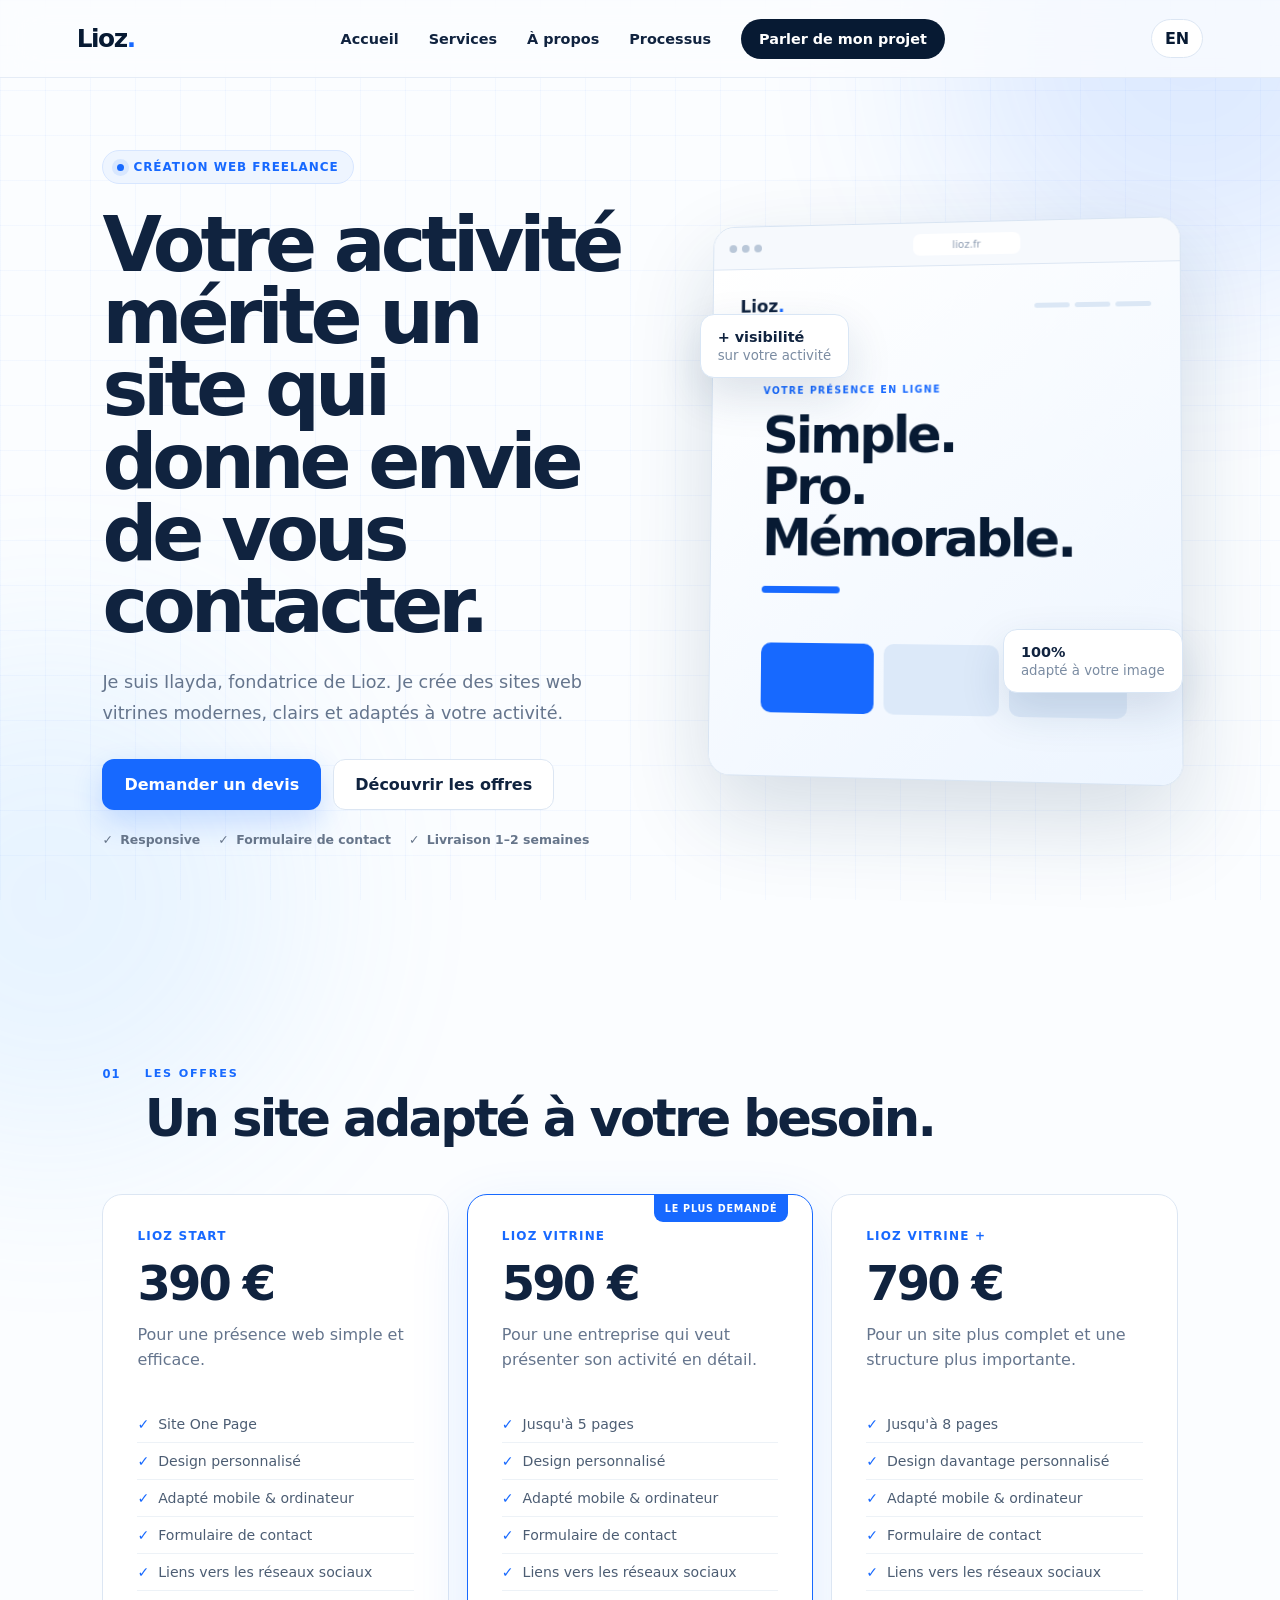
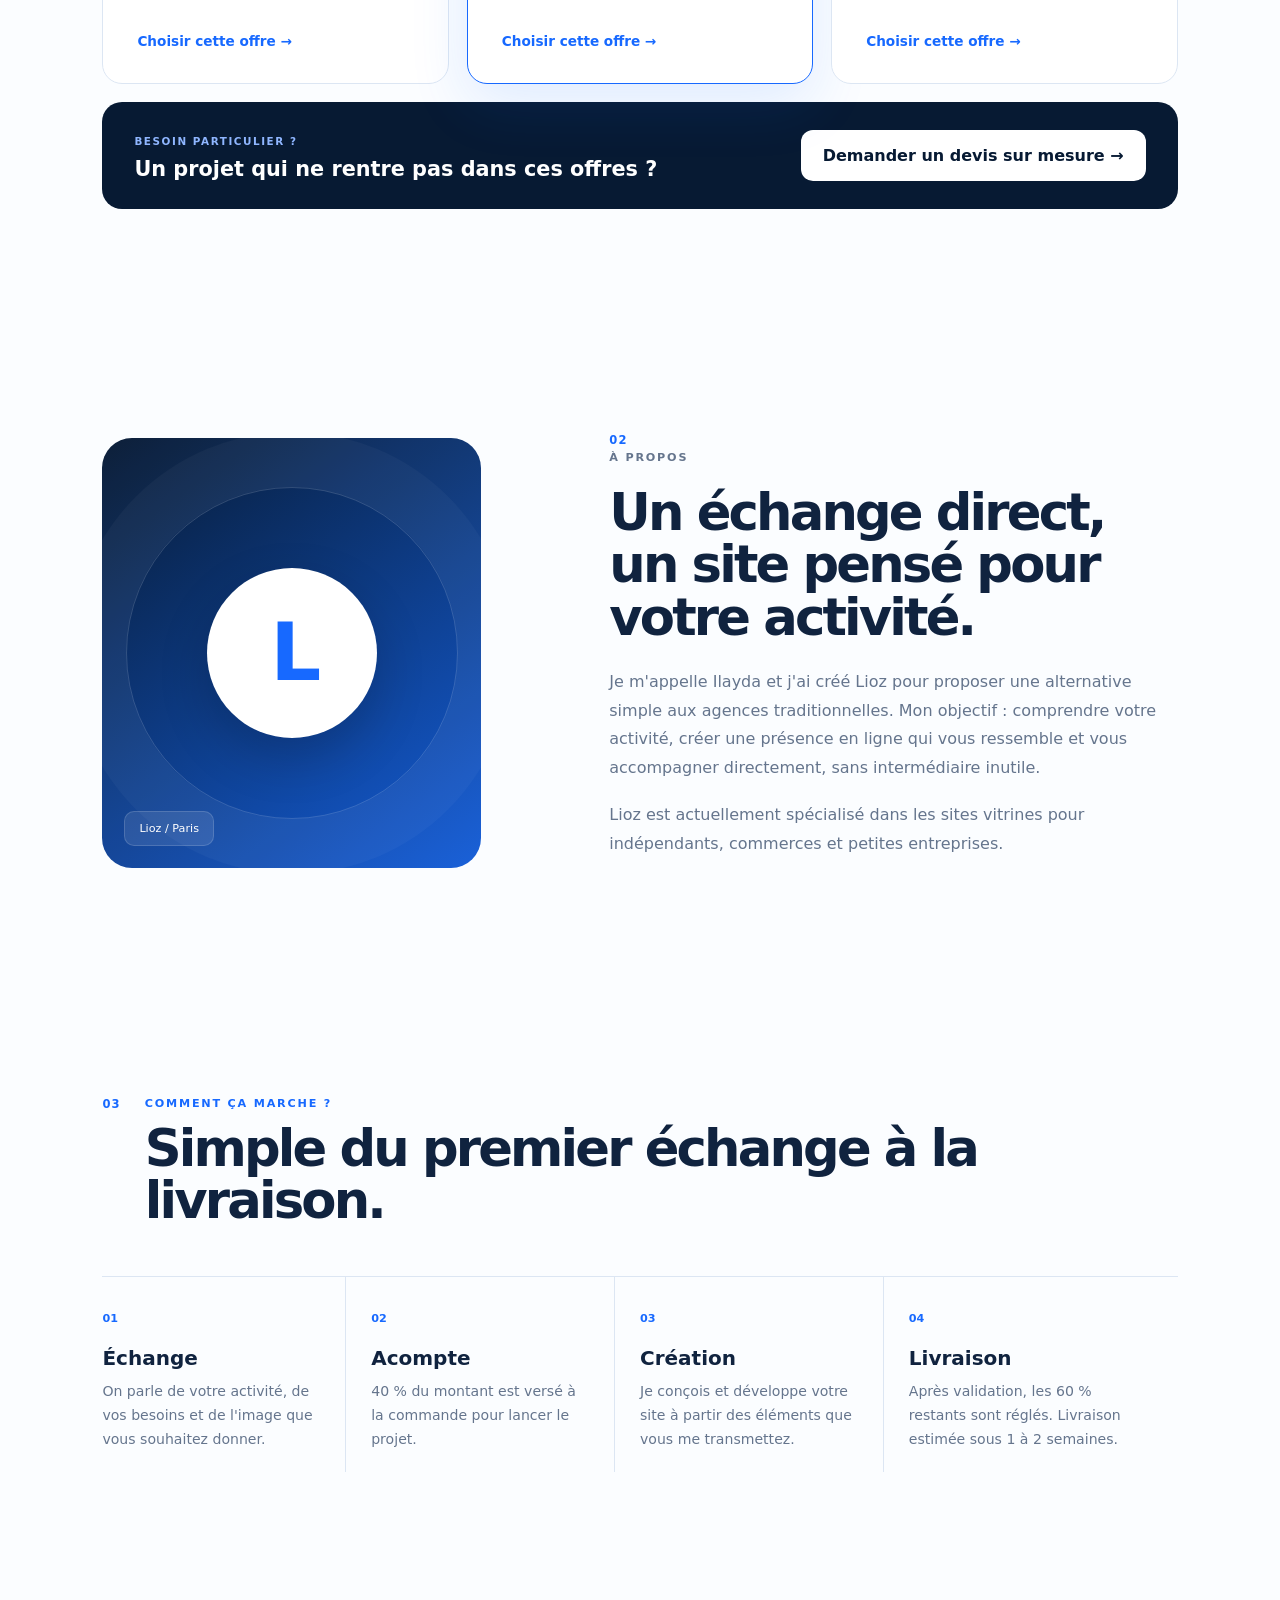
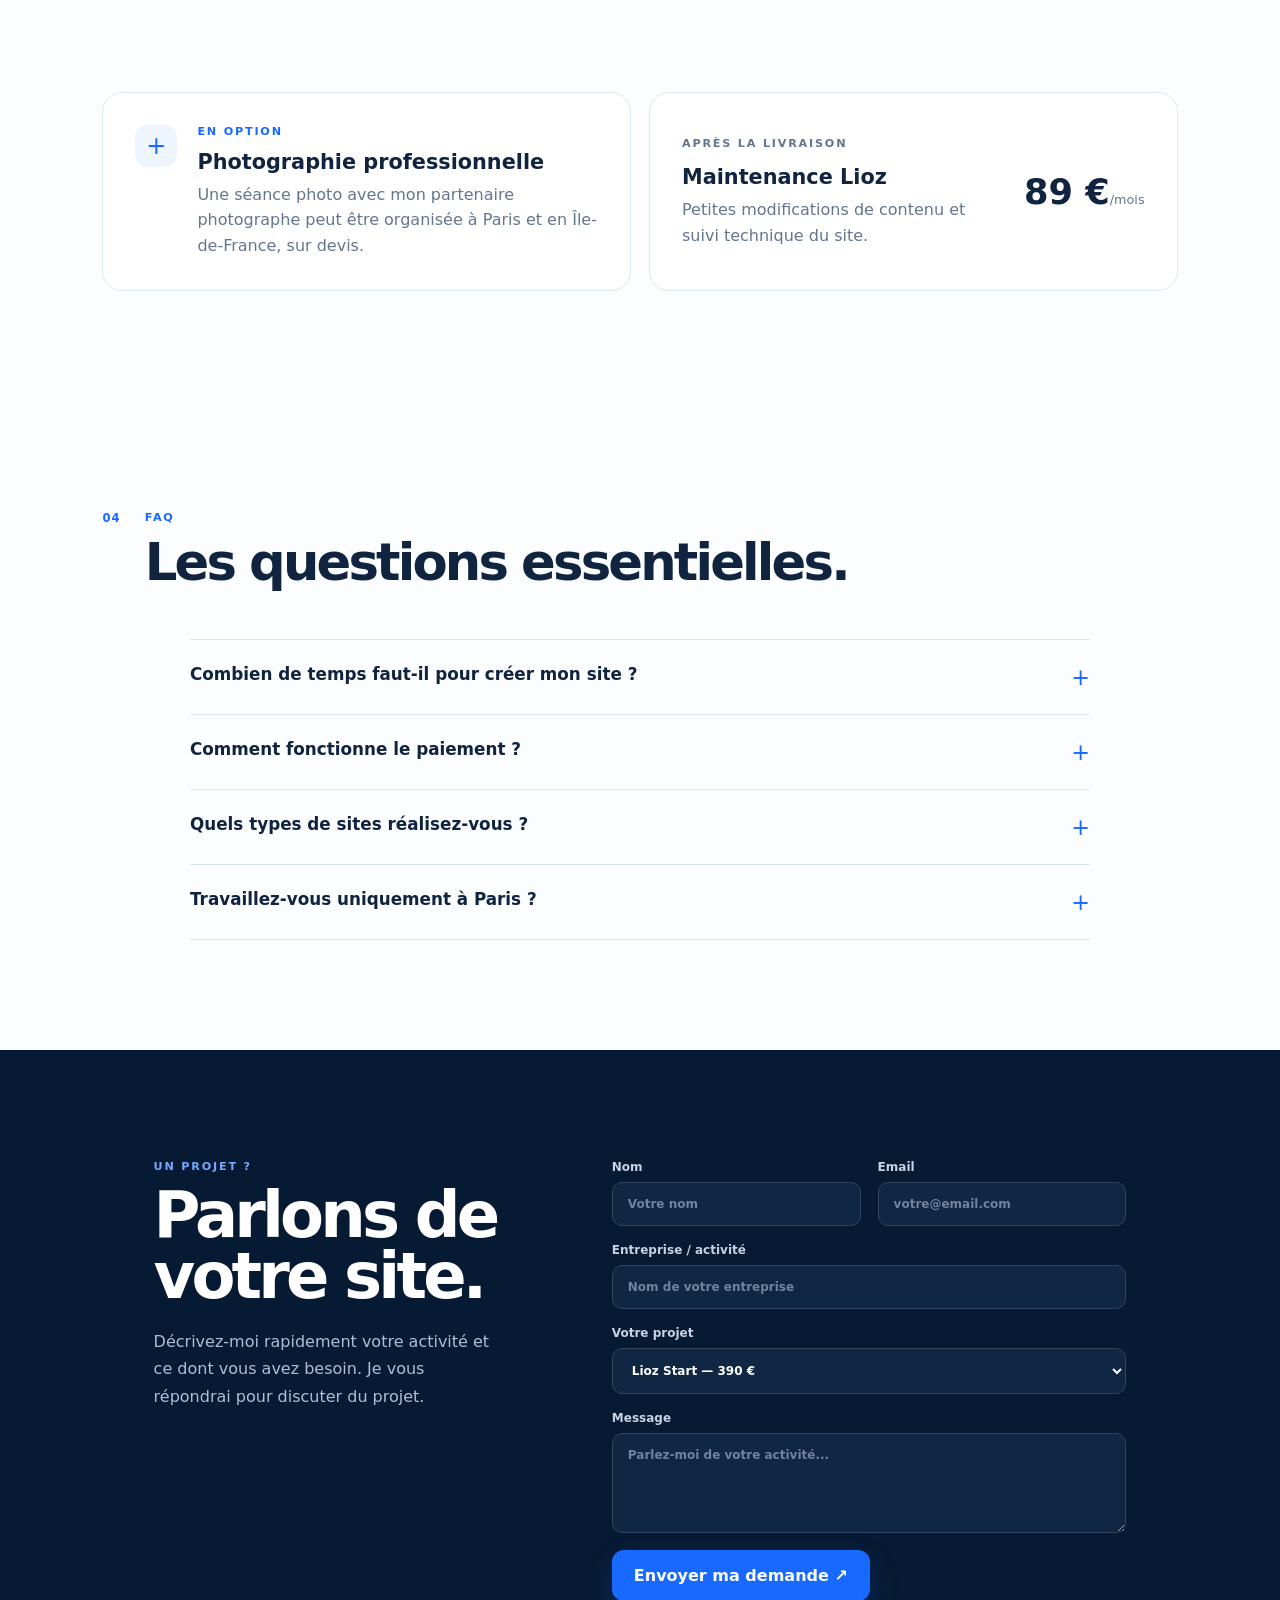
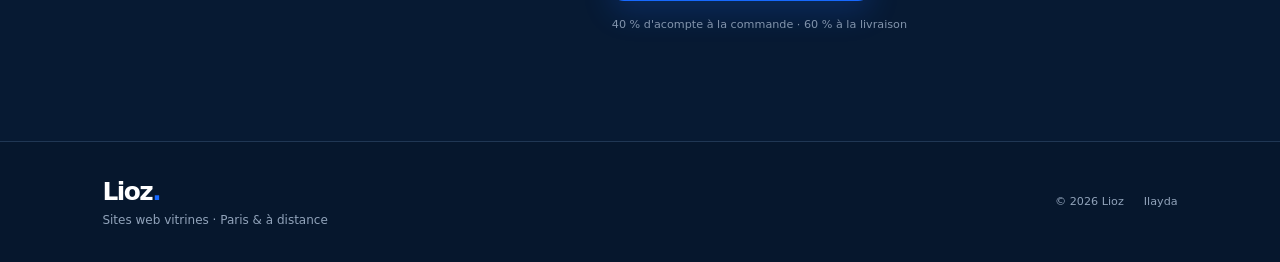
==== index.html @ d2e912e2 "Add files via upload" ====
<!DOCTYPE html>
<html lang="fr">
<head>
  <meta charset="UTF-8">
  <meta name="viewport" content="width=device-width, initial-scale=1.0">
  <meta name="description" content="Lioz — Création de sites web vitrines modernes pour indépendants et petites entreprises.">
  <title>Lioz — Sites web vitrines</title>
  <link rel="stylesheet" href="style.css">
</head>
<body>
  <div class="bg-grid"></div>
  <div class="glow glow-one"></div>
  <div class="glow glow-two"></div>

  <header class="header">
    <a href="#accueil" class="logo">Lioz<span>.</span></a>

    <nav class="nav" id="nav">
      <a href="#accueil" data-fr="Accueil" data-en="Home">Accueil</a>
      <a href="#services" data-fr="Services" data-en="Services">Services</a>
      <a href="#apropos" data-fr="À propos" data-en="About">À propos</a>
      <a href="#processus" data-fr="Processus" data-en="Process" >Processus</a>
      <a href="#contact" class="nav-cta" data-fr="Parler de mon projet" data-en="Let's talk">Parler de mon projet</a>
    </nav>

    <div class="header-actions">
      <button class="lang-btn" id="langBtn" aria-label="Changer de langue">EN</button>
      <button class="menu-btn" id="menuBtn" aria-label="Ouvrir le menu">☰</button>
    </div>
  </header>

  <main>
    <section class="hero section" id="accueil">
      <div class="hero-content reveal">
        <div class="eyebrow">
          <span class="dot"></span>
          <span data-fr="Création web freelance" data-en="Freelance web design">Création web freelance</span>
        </div>

        <h1 data-fr="Votre activité mérite un site qui donne envie de vous contacter."
            data-en="Your business deserves a website people want to contact you.">
          Votre activité mérite un site qui donne envie de vous contacter.
        </h1>

        <p class="hero-text"
           data-fr="Je suis Ilayda, fondatrice de Lioz. Je crée des sites web vitrines modernes, clairs et adaptés à votre activité."
           data-en="I'm Ilayda, founder of Lioz. I create modern, clear showcase websites tailored to your business.">
          Je suis Ilayda, fondatrice de Lioz. Je crée des sites web vitrines modernes, clairs et adaptés à votre activité.
        </p>

        <div class="hero-buttons">
          <a href="#contact" class="btn btn-primary" data-fr="Demander un devis" data-en="Request a quote">Demander un devis <span>↗</span></a>
          <a href="#services" class="btn btn-secondary" data-fr="Découvrir les offres" data-en="See the offers">Découvrir les offres</a>
        </div>

        <div class="trust-row">
          <span>✓ <span data-fr="Responsive" data-en="Responsive">Responsive</span></span>
          <span>✓ <span data-fr="Formulaire de contact" data-en="Contact form">Formulaire de contact</span></span>
          <span>✓ <span data-fr="Livraison 1–2 semaines" data-en="1–2 week delivery">Livraison 1–2 semaines</span></span>
        </div>
      </div>

      <div class="hero-visual reveal delay">
        <div class="browser">
          <div class="browser-top">
            <div class="browser-dots"><i></i><i></i><i></i></div>
            <div class="browser-url">lioz.fr</div>
          </div>
          <div class="browser-body">
            <div class="mock-nav">
              <strong>Lioz<span>.</span></strong>
              <div><b></b><b></b><b></b></div>
            </div>
            <div class="mock-content">
              <small data-fr="VOTRE PRÉSENCE EN LIGNE" data-en="YOUR ONLINE PRESENCE">VOTRE PRÉSENCE EN LIGNE</small>
              <h2 data-fr="Simple.<br>Pro.<br>Mémorable." data-en="Simple.<br>Professional.<br>Memorable.">Simple.<br>Pro.<br>Mémorable.</h2>
              <div class="mock-line"></div>
              <div class="mock-cards"><span></span><span></span><span></span></div>
            </div>
          </div>
        </div>
        <div class="floating-card card-one"><strong>+ visibilité</strong><small>sur votre activité</small></div>
        <div class="floating-card card-two"><strong>100%</strong><small>adapté à votre image</small></div>
      </div>
    </section>

    <section class="section services" id="services">
      <div class="section-heading reveal">
        <span class="section-number">01</span>
        <div>
          <p class="mini-title" data-fr="LES OFFRES" data-en="OFFERS">LES OFFRES</p>
          <h2 data-fr="Un site adapté à votre besoin." data-en="A website adapted to your needs.">Un site adapté à votre besoin.</h2>
        </div>
      </div>

      <div class="pricing-grid">
        <article class="price-card reveal">
          <span class="price-label">Lioz Start</span>
          <h3>390 €</h3>
          <p data-fr="Pour une présence web simple et efficace." data-en="For a simple and effective online presence.">Pour une présence web simple et efficace.</p>
          <ul>
            <li data-fr="Site One Page" data-en="One-page website">Site One Page</li>
            <li data-fr="Design personnalisé" data-en="Custom design">Design personnalisé</li>
            <li data-fr="Adapté mobile & ordinateur" data-en="Mobile & desktop responsive">Adapté mobile & ordinateur</li>
            <li data-fr="Formulaire de contact" data-en="Contact form">Formulaire de contact</li>
            <li data-fr="Liens vers les réseaux sociaux" data-en="Social media links">Liens vers les réseaux sociaux</li>
          </ul>
          <a href="#contact" class="card-link" data-fr="Choisir cette offre →" data-en="Choose this offer →">Choisir cette offre →</a>
        </article>

        <article class="price-card featured reveal">
          <div class="popular" data-fr="LE PLUS DEMANDÉ" data-en="MOST POPULAR">LE PLUS DEMANDÉ</div>
          <span class="price-label">Lioz Vitrine</span>
          <h3>590 €</h3>
          <p data-fr="Pour une entreprise qui veut présenter son activité en détail." data-en="For a business that wants to present its activity in detail.">Pour une entreprise qui veut présenter son activité en détail.</p>
          <ul>
            <li data-fr="Jusqu'à 5 pages" data-en="Up to 5 pages">Jusqu'à 5 pages</li>
            <li data-fr="Design personnalisé" data-en="Custom design">Design personnalisé</li>
            <li data-fr="Adapté mobile & ordinateur" data-en="Mobile & desktop responsive">Adapté mobile & ordinateur</li>
            <li data-fr="Formulaire de contact" data-en="Contact form">Formulaire de contact</li>
            <li data-fr="Liens vers les réseaux sociaux" data-en="Social media links">Liens vers les réseaux sociaux</li>
          </ul>
          <a href="#contact" class="card-link" data-fr="Choisir cette offre →" data-en="Choose this offer →">Choisir cette offre →</a>
        </article>

        <article class="price-card reveal">
          <span class="price-label">Lioz Vitrine +</span>
          <h3>790 €</h3>
          <p data-fr="Pour un site plus complet et une structure plus importante." data-en="For a larger and more complete website.">Pour un site plus complet et une structure plus importante.</p>
          <ul>
            <li data-fr="Jusqu'à 8 pages" data-en="Up to 8 pages">Jusqu'à 8 pages</li>
            <li data-fr="Design davantage personnalisé" data-en="More customized design">Design davantage personnalisé</li>
            <li data-fr="Adapté mobile & ordinateur" data-en="Mobile & desktop responsive">Adapté mobile & ordinateur</li>
            <li data-fr="Formulaire de contact" data-en="Contact form">Formulaire de contact</li>
            <li data-fr="Liens vers les réseaux sociaux" data-en="Social media links">Liens vers les réseaux sociaux</li>
          </ul>
          <a href="#contact" class="card-link" data-fr="Choisir cette offre →" data-en="Choose this offer →">Choisir cette offre →</a>
        </article>
      </div>

      <div class="custom-offer reveal">
        <div>
          <span data-fr="BESOIN PARTICULIER ?" data-en="SPECIAL REQUEST?">BESOIN PARTICULIER ?</span>
          <h3 data-fr="Un projet qui ne rentre pas dans ces offres ?" data-en="A project that doesn't fit these offers?">Un projet qui ne rentre pas dans ces offres ?</h3>
        </div>
        <a href="#contact" class="btn btn-light" data-fr="Demander un devis sur mesure →" data-en="Request a custom quote →">Demander un devis sur mesure →</a>
      </div>
    </section>

    <section class="section about" id="apropos">
      <div class="about-visual reveal">
        <div class="about-circle"><span>L</span></div>
        <div class="about-tag">Lioz / Paris</div>
      </div>
      <div class="about-content reveal">
        <span class="section-number">02</span>
        <p class="mini-title" data-fr="À PROPOS" data-en="ABOUT">À PROPOS</p>
        <h2 data-fr="Un échange direct, un site pensé pour votre activité." data-en="A direct exchange, a website designed for your business.">Un échange direct, un site pensé pour votre activité.</h2>
        <p data-fr="Je m'appelle Ilayda et j'ai créé Lioz pour proposer une alternative simple aux agences traditionnelles. Mon objectif : comprendre votre activité, créer une présence en ligne qui vous ressemble et vous accompagner directement, sans intermédiaire inutile."
           data-en="My name is Ilayda and I created Lioz as a simple alternative to traditional agencies. My goal: understand your business, create an online presence that reflects you and work with you directly, without unnecessary intermediaries.">
          Je m'appelle Ilayda et j'ai créé Lioz pour proposer une alternative simple aux agences traditionnelles. Mon objectif : comprendre votre activité, créer une présence en ligne qui vous ressemble et vous accompagner directement, sans intermédiaire inutile.
        </p>
        <p data-fr="Lioz est actuellement spécialisé dans les sites vitrines pour indépendants, commerces et petites entreprises."
           data-en="Lioz currently specializes in showcase websites for freelancers, local businesses and small companies.">
          Lioz est actuellement spécialisé dans les sites vitrines pour indépendants, commerces et petites entreprises.
        </p>
      </div>
    </section>

    <section class="section process" id="processus">
      <div class="section-heading reveal">
        <span class="section-number">03</span>
        <div>
          <p class="mini-title" data-fr="COMMENT ÇA MARCHE ?" data-en="HOW IT WORKS">COMMENT ÇA MARCHE ?</p>
          <h2 data-fr="Simple du premier échange à la livraison." data-en="Simple from first contact to delivery.">Simple du premier échange à la livraison.</h2>
        </div>
      </div>

      <div class="steps">
        <div class="step reveal"><span>01</span><h3 data-fr="Échange" data-en="Discussion">Échange</h3><p data-fr="On parle de votre activité, de vos besoins et de l'image que vous souhaitez donner." data-en="We discuss your business, your needs and the image you want to project.">On parle de votre activité, de vos besoins et de l'image que vous souhaitez donner.</p></div>
        <div class="step reveal"><span>02</span><h3 data-fr="Acompte" data-en="Deposit">Acompte</h3><p data-fr="40 % du montant est versé à la commande pour lancer le projet." data-en="40% of the total is paid upfront to start the project.">40 % du montant est versé à la commande pour lancer le projet.</p></div>
        <div class="step reveal"><span>03</span><h3 data-fr="Création" data-en="Creation">Création</h3><p data-fr="Je conçois et développe votre site à partir des éléments que vous me transmettez." data-en="I design and develop your website using the content you provide.">Je conçois et développe votre site à partir des éléments que vous me transmettez.</p></div>
        <div class="step reveal"><span>04</span><h3 data-fr="Livraison" data-en="Delivery">Livraison</h3><p data-fr="Après validation, les 60 % restants sont réglés. Livraison estimée sous 1 à 2 semaines." data-en="After approval, the remaining 60% is paid. Estimated delivery within 1 to 2 weeks.">Après validation, les 60 % restants sont réglés. Livraison estimée sous 1 à 2 semaines.</p></div>
      </div>
    </section>

    <section class="section extras">
      <div class="info-box reveal">
        <div class="info-icon">+</div>
        <div>
          <p class="mini-title" data-fr="EN OPTION" data-en="OPTIONAL">EN OPTION</p>
          <h3 data-fr="Photographie professionnelle" data-en="Professional photography">Photographie professionnelle</h3>
          <p data-fr="Une séance photo avec mon partenaire photographe peut être organisée à Paris et en Île-de-France, sur devis."
             data-en="A photo session with my photographer partner can be arranged in Paris and Île-de-France, upon quote.">
            Une séance photo avec mon partenaire photographe peut être organisée à Paris et en Île-de-France, sur devis.
          </p>
        </div>
      </div>

      <div class="maintenance reveal">
        <div>
          <p class="mini-title" data-fr="APRÈS LA LIVRAISON" data-en="AFTER DELIVERY">APRÈS LA LIVRAISON</p>
          <h3 data-fr="Maintenance Lioz" data-en="Lioz maintenance">Maintenance Lioz</h3>
          <p data-fr="Petites modifications de contenu et suivi technique du site." data-en="Small content updates and technical website follow-up.">Petites modifications de contenu et suivi technique du site.</p>
        </div>
        <strong>89 €<small>/mois</small></strong>
      </div>
    </section>

    <section class="section faq">
      <div class="section-heading reveal">
        <span class="section-number">04</span>
        <div>
          <p class="mini-title">FAQ</p>
          <h2 data-fr="Les questions essentielles." data-en="The essential questions.">Les questions essentielles.</h2>
        </div>
      </div>

      <div class="faq-list">
        <details class="reveal">
          <summary data-fr="Combien de temps faut-il pour créer mon site ?" data-en="How long does it take to create my website?">Combien de temps faut-il pour créer mon site ?</summary>
          <p data-fr="La livraison est généralement prévue sous 1 à 2 semaines, à partir du moment où l'acompte est reçu et où tous les contenus nécessaires sont disponibles."
             data-en="Delivery is generally planned within 1 to 2 weeks once the deposit is received and all required content is available.">La livraison est généralement prévue sous 1 à 2 semaines, à partir du moment où l'acompte est reçu et où tous les contenus nécessaires sont disponibles.</p>
        </details>
        <details class="reveal">
          <summary data-fr="Comment fonctionne le paiement ?" data-en="How does payment work?">Comment fonctionne le paiement ?</summary>
          <p data-fr="40 % sont demandés à la commande pour commencer le projet. Les 60 % restants sont réglés à la livraison, après validation du site."
             data-en="40% is paid when the project starts. The remaining 60% is paid at delivery, after the website has been approved.">40 % sont demandés à la commande pour commencer le projet. Les 60 % restants sont réglés à la livraison, après validation du site.</p>
        </details>
        <details class="reveal">
          <summary data-fr="Quels types de sites réalisez-vous ?" data-en="What types of websites do you create?">Quels types de sites réalisez-vous ?</summary>
          <p data-fr="Lioz est spécialisé dans les sites vitrines : des sites qui présentent une activité, une entreprise, un commerce ou un indépendant et permettent aux visiteurs de prendre contact."
             data-en="Lioz specializes in showcase websites: websites that present a business, company, local shop or freelancer and allow visitors to get in touch.">Lioz est spécialisé dans les sites vitrines : des sites qui présentent une activité, une entreprise, un commerce ou un indépendant et permettent aux visiteurs de prendre contact.</p>
        </details>
        <details class="reveal">
          <summary data-fr="Travaillez-vous uniquement à Paris ?" data-en="Do you only work in Paris?">Travaillez-vous uniquement à Paris ?</summary>
          <p data-fr="Non. Les projets web peuvent être réalisés à distance partout. Les rendez-vous physiques et séances photo sont proposés à Paris et en Île-de-France."
             data-en="No. Web projects can be handled remotely anywhere. In-person meetings and photo sessions are available in Paris and Île-de-France.">Non. Les projets web peuvent être réalisés à distance partout. Les rendez-vous physiques et séances photo sont proposés à Paris et en Île-de-France.</p>
        </details>
      </div>
    </section>

    <section class="section contact" id="contact">
      <div class="contact-heading reveal">
        <p class="mini-title" data-fr="UN PROJET ?" data-en="A PROJECT?">UN PROJET ?</p>
        <h2 data-fr="Parlons de votre site." data-en="Let's talk about your website.">Parlons de votre site.</h2>
        <p data-fr="Décrivez-moi rapidement votre activité et ce dont vous avez besoin. Je vous répondrai pour discuter du projet."
           data-en="Tell me briefly about your business and what you need. I'll get back to you to discuss the project.">
          Décrivez-moi rapidement votre activité et ce dont vous avez besoin. Je vous répondrai pour discuter du projet.
        </p>
      </div>

      <form class="contact-form reveal" name="contact" method="POST" data-netlify="true" netlify-honeypot="bot-field">
        <input type="hidden" name="form-name" value="contact">
        <div hidden><label>Ne pas remplir : <input name="bot-field"></label></div>

        <div class="form-grid">
          <label>
            <span data-fr="Nom" data-en="Name">Nom</span>
            <input type="text" name="nom" required placeholder="Votre nom" data-placeholder-fr="Votre nom" data-placeholder-en="Your name">
          </label>
          <label>
            <span data-fr="Email" data-en="Email">Email</span>
            <input type="email" name="email" required placeholder="votre@email.com">
          </label>
        </div>

        <label>
          <span data-fr="Entreprise / activité" data-en="Business / activity">Entreprise / activité</span>
          <input type="text" name="entreprise" placeholder="Nom de votre entreprise" data-placeholder-fr="Nom de votre entreprise" data-placeholder-en="Your business name">
        </label>

        <label>
          <span data-fr="Votre projet" data-en="Your project">Votre projet</span>
          <select name="offre">
            <option value="start" data-fr="Lioz Start — 390 €" data-en="Lioz Start — €390">Lioz Start — 390 €</option>
            <option value="vitrine" data-fr="Lioz Vitrine — 590 €" data-en="Lioz Vitrine — €590">Lioz Vitrine — 590 €</option>
            <option value="vitrine-plus" data-fr="Lioz Vitrine + — 790 €" data-en="Lioz Vitrine + — €790">Lioz Vitrine + — 790 €</option>
            <option value="devis" data-fr="Je ne sais pas encore / devis sur mesure" data-en="I'm not sure yet / custom quote">Je ne sais pas encore / devis sur mesure</option>
          </select>
        </label>

        <label>
          <span data-fr="Message" data-en="Message">Message</span>
          <textarea name="message" rows="5" required placeholder="Parlez-moi de votre activité..." data-placeholder-fr="Parlez-moi de votre activité..." data-placeholder-en="Tell me about your business..."></textarea>
        </label>

        <button class="btn btn-primary submit" type="submit" data-fr="Envoyer ma demande ↗" data-en="Send my request ↗">Envoyer ma demande ↗</button>
        <p class="form-note" data-fr="40 % d'acompte à la commande · 60 % à la livraison" data-en="40% deposit when ordering · 60% at delivery">40 % d'acompte à la commande · 60 % à la livraison</p>
      </form>
    </section>
  </main>

  <footer class="footer">
    <div>
      <a href="#accueil" class="logo">Lioz<span>.</span></a>
      <p data-fr="Sites web vitrines · Paris & à distance" data-en="Showcase websites · Paris & remote">Sites web vitrines · Paris & à distance</p>
    </div>
    <div class="footer-right">
      <span>© <span id="year"></span> Lioz</span>
      <span>Ilayda</span>
    </div>
  </footer>

  <script src="script.js"></script>
</body>
</html>
---- style.css ----
*{box-sizing:border-box;margin:0;padding:0}
:root{--navy:#071a33;--blue:#1769ff;--blue2:#4b8cff;--ice:#eef5ff;--text:#10233f;--muted:#65758d;--white:#fff;--line:#dce6f3}
html{scroll-behavior:smooth}
body{font-family:Inter,ui-sans-serif,system-ui,-apple-system,BlinkMacSystemFont,"Segoe UI",sans-serif;color:var(--text);background:#fbfdff;overflow-x:hidden}
a{text-decoration:none;color:inherit}
button,input,textarea,select{font:inherit}
.bg-grid{position:fixed;inset:0;z-index:-3;background-image:linear-gradient(rgba(23,105,255,.035) 1px,transparent 1px),linear-gradient(90deg,rgba(23,105,255,.035) 1px,transparent 1px);background-size:45px 45px}
.glow{position:fixed;width:500px;height:500px;border-radius:50%;filter:blur(100px);opacity:.12;z-index:-2;pointer-events:none}
.glow-one{background:#1769ff;top:-200px;right:-160px}.glow-two{background:#63b3ff;bottom:-250px;left:-200px}
.header{position:fixed;top:0;left:0;right:0;height:78px;padding:0 6vw;display:flex;align-items:center;justify-content:space-between;background:rgba(251,253,255,.78);backdrop-filter:blur(18px);border-bottom:1px solid rgba(220,230,243,.7);z-index:20}
.logo{font-size:1.55rem;font-weight:900;letter-spacing:-.06em;color:var(--navy)}.logo span{color:var(--blue)}
.nav{display:flex;align-items:center;gap:30px;font-size:.9rem;font-weight:600}.nav a{transition:.25s}.nav a:hover{color:var(--blue)}
.nav-cta{padding:12px 18px;border-radius:100px;background:var(--navy);color:#fff!important}
.header-actions{display:flex;gap:10px;align-items:center}.lang-btn,.menu-btn{border:1px solid var(--line);background:#fff;border-radius:50px;padding:9px 13px;cursor:pointer;color:var(--navy);font-weight:700}.menu-btn{display:none;border-radius:10px;font-size:1.1rem}
.section{padding:110px 8vw;max-width:1400px;margin:auto}
.hero{min-height:100vh;padding-top:150px;display:grid;grid-template-columns:1fr .9fr;gap:6vw;align-items:center}
.eyebrow{display:inline-flex;gap:9px;align-items:center;background:var(--ice);border:1px solid #d7e6ff;border-radius:100px;padding:9px 14px;color:var(--blue);font-size:.75rem;font-weight:800;text-transform:uppercase;letter-spacing:.08em}
.dot{width:7px;height:7px;background:var(--blue);border-radius:50%;box-shadow:0 0 0 5px rgba(23,105,255,.1);animation:pulse 1.8s infinite}
@keyframes pulse{50%{box-shadow:0 0 0 9px rgba(23,105,255,0)}}
.hero h1{font-size:clamp(3rem,6vw,6.2rem);line-height:.94;letter-spacing:-.065em;max-width:800px;margin:25px 0}
.hero-text{font-size:1.1rem;line-height:1.75;color:var(--muted);max-width:610px}
.hero-buttons{display:flex;gap:12px;margin:30px 0 22px;flex-wrap:wrap}
.btn{display:inline-flex;align-items:center;justify-content:center;gap:12px;border-radius:12px;padding:15px 21px;font-weight:800;border:1px solid transparent;transition:.25s;cursor:pointer}.btn-primary{background:var(--blue);color:#fff;box-shadow:0 12px 30px rgba(23,105,255,.2)}.btn-primary:hover{transform:translateY(-3px);box-shadow:0 18px 35px rgba(23,105,255,.28)}.btn-secondary{background:#fff;border-color:var(--line)}.btn-secondary:hover{border-color:#aac8f8}.btn-light{background:#fff;color:var(--navy)}
.trust-row{display:flex;gap:18px;flex-wrap:wrap;color:#66758a;font-size:.78rem;font-weight:650}.trust-row span span{margin-left:3px}.trust-row>span{white-space:nowrap}
.hero-visual{position:relative;min-height:500px;display:flex;align-items:center;justify-content:center}
.browser{width:min(100%,560px);border-radius:22px;background:#fff;border:1px solid #d8e4f2;box-shadow:0 35px 90px rgba(19,55,96,.16);overflow:hidden;transform:perspective(1000px) rotateY(-5deg) rotateX(2deg);animation:float 6s ease-in-out infinite}
@keyframes float{50%{transform:perspective(1000px) rotateY(-3deg) rotateX(1deg) translateY(-12px)}}
.browser-top{height:44px;background:#f6f9fd;border-bottom:1px solid var(--line);display:flex;align-items:center;padding:0 16px;gap:15px}.browser-dots{display:flex;gap:5px}.browser-dots i{width:8px;height:8px;border-radius:50%;background:#b9c7d8}.browser-url{font-size:.65rem;color:#8b9ab0;margin:auto;background:#fff;padding:5px 40px;border-radius:7px}
.browser-body{padding:28px;background:linear-gradient(145deg,#fff,#edf5ff)}.mock-nav{display:flex;justify-content:space-between;align-items:center}.mock-nav strong{font-size:1.1rem}.mock-nav strong span{color:var(--blue)}.mock-nav b{display:inline-block;width:35px;height:5px;background:#dbe7f5;border-radius:10px;margin-left:5px}
.mock-content{padding:65px 25px 35px}.mock-content small{font-size:.6rem;color:var(--blue);font-weight:900;letter-spacing:.15em}.mock-content h2{font-size:3.5rem;line-height:.9;letter-spacing:-.06em;margin:12px 0 22px;color:var(--navy)}.mock-line{height:7px;width:80px;background:var(--blue);border-radius:10px}.mock-cards{display:flex;gap:10px;margin-top:50px}.mock-cards span{height:70px;flex:1;border-radius:10px;background:#dce9f9}.mock-cards span:first-child{background:#1769ff}
.floating-card{position:absolute;background:#fff;border:1px solid #d9e6f5;box-shadow:0 18px 45px rgba(19,55,96,.14);padding:14px 17px;border-radius:14px;display:flex;flex-direction:column;animation:floatCard 5s ease-in-out infinite}.floating-card strong{font-size:.9rem}.floating-card small{color:#7b8ca2;margin-top:3px}.card-one{left:-5px;top:95px}.card-two{right:-5px;bottom:85px;animation-delay:1.2s}@keyframes floatCard{50%{transform:translateY(-10px)}}
.section-heading{display:flex;gap:24px;align-items:flex-start;margin-bottom:50px}.section-number{font-size:.72rem;font-weight:900;color:var(--blue);letter-spacing:.1em}.mini-title{font-size:.7rem;font-weight:900;letter-spacing:.16em;color:var(--blue);margin-bottom:12px}.section h2{font-size:clamp(2rem,4vw,3.7rem);letter-spacing:-.055em;line-height:1.02}
.pricing-grid{display:grid;grid-template-columns:repeat(3,1fr);gap:18px}.price-card{position:relative;background:#fff;border:1px solid var(--line);border-radius:20px;padding:34px;min-height:490px;display:flex;flex-direction:column;transition:.3s}.price-card:hover{transform:translateY(-7px);box-shadow:0 25px 60px rgba(19,55,96,.1)}.price-card.featured{border:1.5px solid var(--blue);box-shadow:0 20px 60px rgba(23,105,255,.12)}.popular{position:absolute;top:0;right:24px;background:var(--blue);color:#fff;padding:8px 11px;border-radius:0 0 9px 9px;font-size:.6rem;font-weight:900;letter-spacing:.08em}.price-label{font-size:.75rem;font-weight:900;color:var(--blue);text-transform:uppercase;letter-spacing:.1em}.price-card h3{font-size:3rem;letter-spacing:-.06em;margin:12px 0}.price-card>p{color:var(--muted);line-height:1.55;min-height:55px}.price-card ul{list-style:none;margin:28px 0}.price-card li{padding:10px 0;border-bottom:1px solid #edf2f7;color:#4c5d73;font-size:.88rem}.price-card li:before{content:"✓";color:var(--blue);font-weight:900;margin-right:9px}.card-link{margin-top:auto;color:var(--blue);font-weight:800;font-size:.85rem}
.custom-offer{margin-top:18px;padding:28px 32px;border-radius:20px;background:var(--navy);color:#fff;display:flex;align-items:center;justify-content:space-between;gap:20px}.custom-offer span{font-size:.65rem;color:#8fb6ff;font-weight:900;letter-spacing:.15em}.custom-offer h3{margin-top:8px;font-size:1.3rem}.about{display:grid;grid-template-columns:.8fr 1.2fr;gap:10vw;align-items:center}.about-visual{height:430px;border-radius:30px;background:linear-gradient(145deg,#071a33,#145dd8);display:grid;place-items:center;position:relative;overflow:hidden}.about-visual:after{content:"";position:absolute;width:330px;height:330px;border:1px solid rgba(255,255,255,.16);border-radius:50%;box-shadow:0 0 0 55px rgba(255,255,255,.03),0 0 0 110px rgba(255,255,255,.025)}.about-circle{width:170px;height:170px;border-radius:50%;background:#fff;display:grid;place-items:center;position:relative;z-index:2;box-shadow:0 20px 50px rgba(0,0,0,.18)}.about-circle span{font-size:5rem;font-weight:900;color:var(--blue);letter-spacing:-.1em}.about-tag{position:absolute;bottom:22px;left:22px;background:rgba(255,255,255,.1);border:1px solid rgba(255,255,255,.15);color:#fff;padding:10px 14px;border-radius:10px;font-size:.7rem;z-index:3}.about-content h2{margin-bottom:25px}.about-content p{color:var(--muted);line-height:1.8;margin-bottom:18px;max-width:650px}
.steps{display:grid;grid-template-columns:repeat(4,1fr);border-top:1px solid var(--line)}.step{padding:30px 25px 20px 0;border-right:1px solid var(--line);margin-right:25px}.step:last-child{border-right:0}.step span{color:var(--blue);font-weight:900;font-size:.7rem}.step h3{margin:20px 0 10px;font-size:1.25rem}.step p{color:var(--muted);line-height:1.7;font-size:.88rem}
.extras{display:grid;grid-template-columns:1fr 1fr;gap:18px}.info-box,.maintenance{padding:32px;border:1px solid var(--line);border-radius:20px;background:#fff;display:flex;gap:20px;align-items:flex-start}.info-icon{width:42px;height:42px;border-radius:12px;background:var(--ice);color:var(--blue);display:grid;place-items:center;font-size:1.5rem;font-weight:300;flex:none}.info-box h3,.maintenance h3{font-size:1.3rem;margin-bottom:8px}.info-box p:last-child,.maintenance p{color:var(--muted);line-height:1.6}.maintenance{justify-content:space-between;align-items:center}.maintenance>strong{font-size:2.2rem;white-space:nowrap}.maintenance small{font-size:.8rem;color:var(--muted);font-weight:500}
.faq-list{max-width:900px;margin:auto}.faq-list details{border-top:1px solid var(--line);padding:24px 0}.faq-list details:last-child{border-bottom:1px solid var(--line)}summary{list-style:none;cursor:pointer;font-weight:750;font-size:1.05rem;display:flex;justify-content:space-between;gap:20px}summary::-webkit-details-marker{display:none}summary:after{content:"+";color:var(--blue);font-size:1.4rem;font-weight:400}.faq-list details[open] summary:after{content:"−"}.faq-list details p{color:var(--muted);line-height:1.75;max-width:800px;margin-top:15px}
.contact{display:grid;grid-template-columns:.8fr 1.2fr;gap:9vw;background:var(--navy);color:#fff;max-width:none;padding-left:12vw;padding-right:12vw}.contact-heading h2{font-size:clamp(2.8rem,5vw,5rem);line-height:.95;letter-spacing:-.06em;margin:10px 0 22px}.contact-heading>p:last-child{color:#aebed3;line-height:1.7;max-width:420px}.contact .mini-title{color:#76a8ff}
.contact-form{display:flex;flex-direction:column;gap:17px}.form-grid{display:grid;grid-template-columns:1fr 1fr;gap:17px}.contact-form label{display:flex;flex-direction:column;gap:8px;font-size:.75rem;font-weight:800;color:#c7d3e4}.contact-form input,.contact-form textarea,.contact-form select{width:100%;border:1px solid #30445f;background:#102744;color:#fff;border-radius:10px;padding:14px 15px;outline:none}.contact-form input:focus,.contact-form textarea:focus,.contact-form select:focus{border-color:#70a4ff}.contact-form input::placeholder,.contact-form textarea::placeholder{color:#71839c}.submit{align-self:flex-start}.form-note{font-size:.7rem;color:#8294ac}
.footer{padding:35px 8vw;display:flex;justify-content:space-between;gap:20px;align-items:center;background:#06172d;color:#91a3ba;border-top:1px solid #203754}.footer .logo{color:#fff}.footer p{font-size:.75rem;margin-top:7px}.footer-right{display:flex;gap:20px;font-size:.7rem}
.reveal{opacity:0;transform:translateY(24px);transition:opacity .7s ease,transform .7s ease}.reveal.visible{opacity:1;transform:none}.delay{transition-delay:.15s}
@media(max-width:1000px){.nav{gap:15px}.hero{grid-template-columns:1fr}.hero-visual{min-height:430px}.pricing-grid{grid-template-columns:1fr}.price-card{min-height:auto}.about,.contact{grid-template-columns:1fr}.steps{grid-template-columns:1fr 1fr}.extras{grid-template-columns:1fr}}
@media(max-width:760px){.header{padding:0 5vw}.menu-btn{display:block}.nav{position:absolute;top:78px;left:0;right:0;display:none;flex-direction:column;align-items:stretch;padding:20px 5vw;background:rgba(251,253,255,.97);border-bottom:1px solid var(--line)}.nav.open{display:flex}.nav-cta{text-align:center}.section{padding:80px 6vw}.hero{padding-top:125px}.hero h1{font-size:3.15rem}.hero-visual{min-height:350px}.browser{transform:none}.floating-card{display:none}.mock-content{padding-top:45px}.mock-content h2{font-size:2.5rem}.section-heading{gap:12px}.steps{grid-template-columns:1fr}.step{border-right:0;border-bottom:1px solid var(--line);margin:0;padding:25px 0}.step:last-child{border-bottom:0}.form-grid{grid-template-columns:1fr}.contact{padding-left:7vw;padding-right:7vw}.custom-offer{flex-direction:column;align-items:flex-start}.footer{flex-direction:column;align-items:flex-start}.footer-right{flex-wrap:wrap}}
@media(prefers-reduced-motion:reduce){html{scroll-behavior:auto}.reveal,.browser,.floating-card{animation:none!important;transition:none!important}}
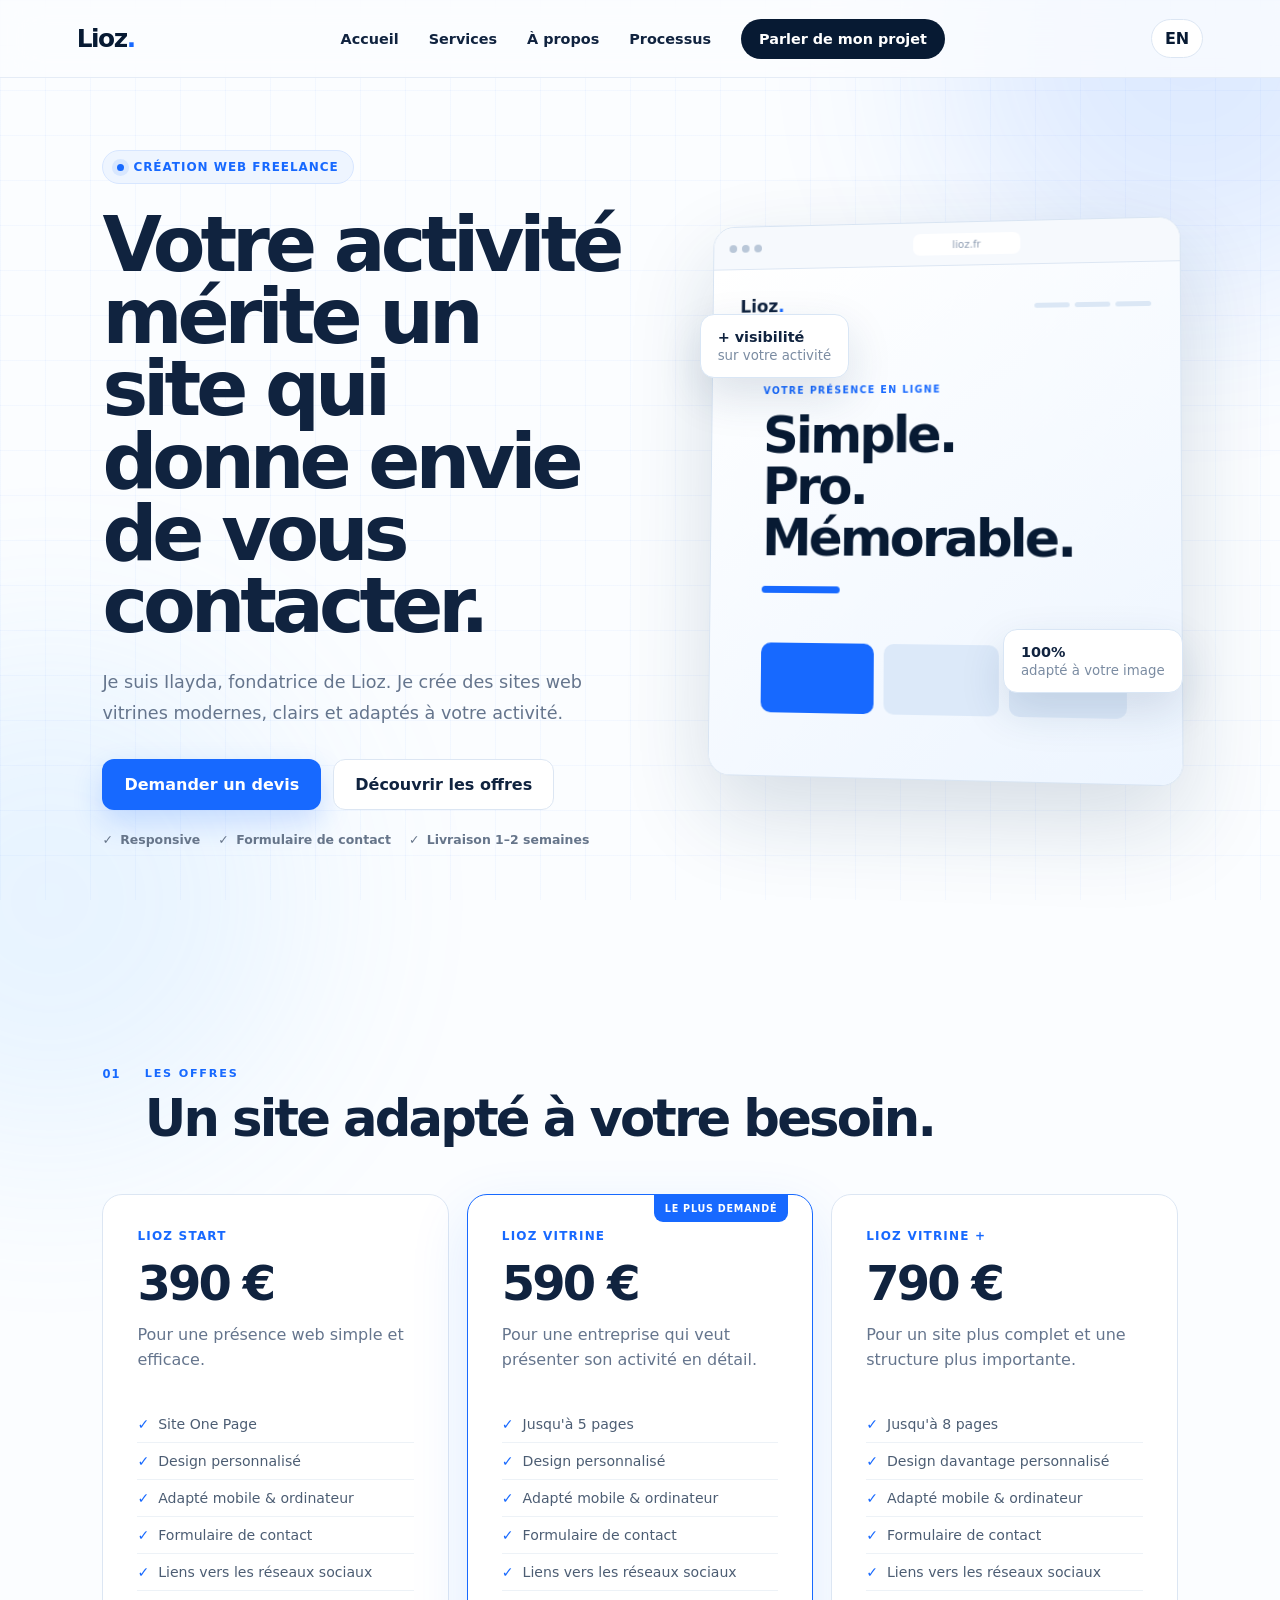
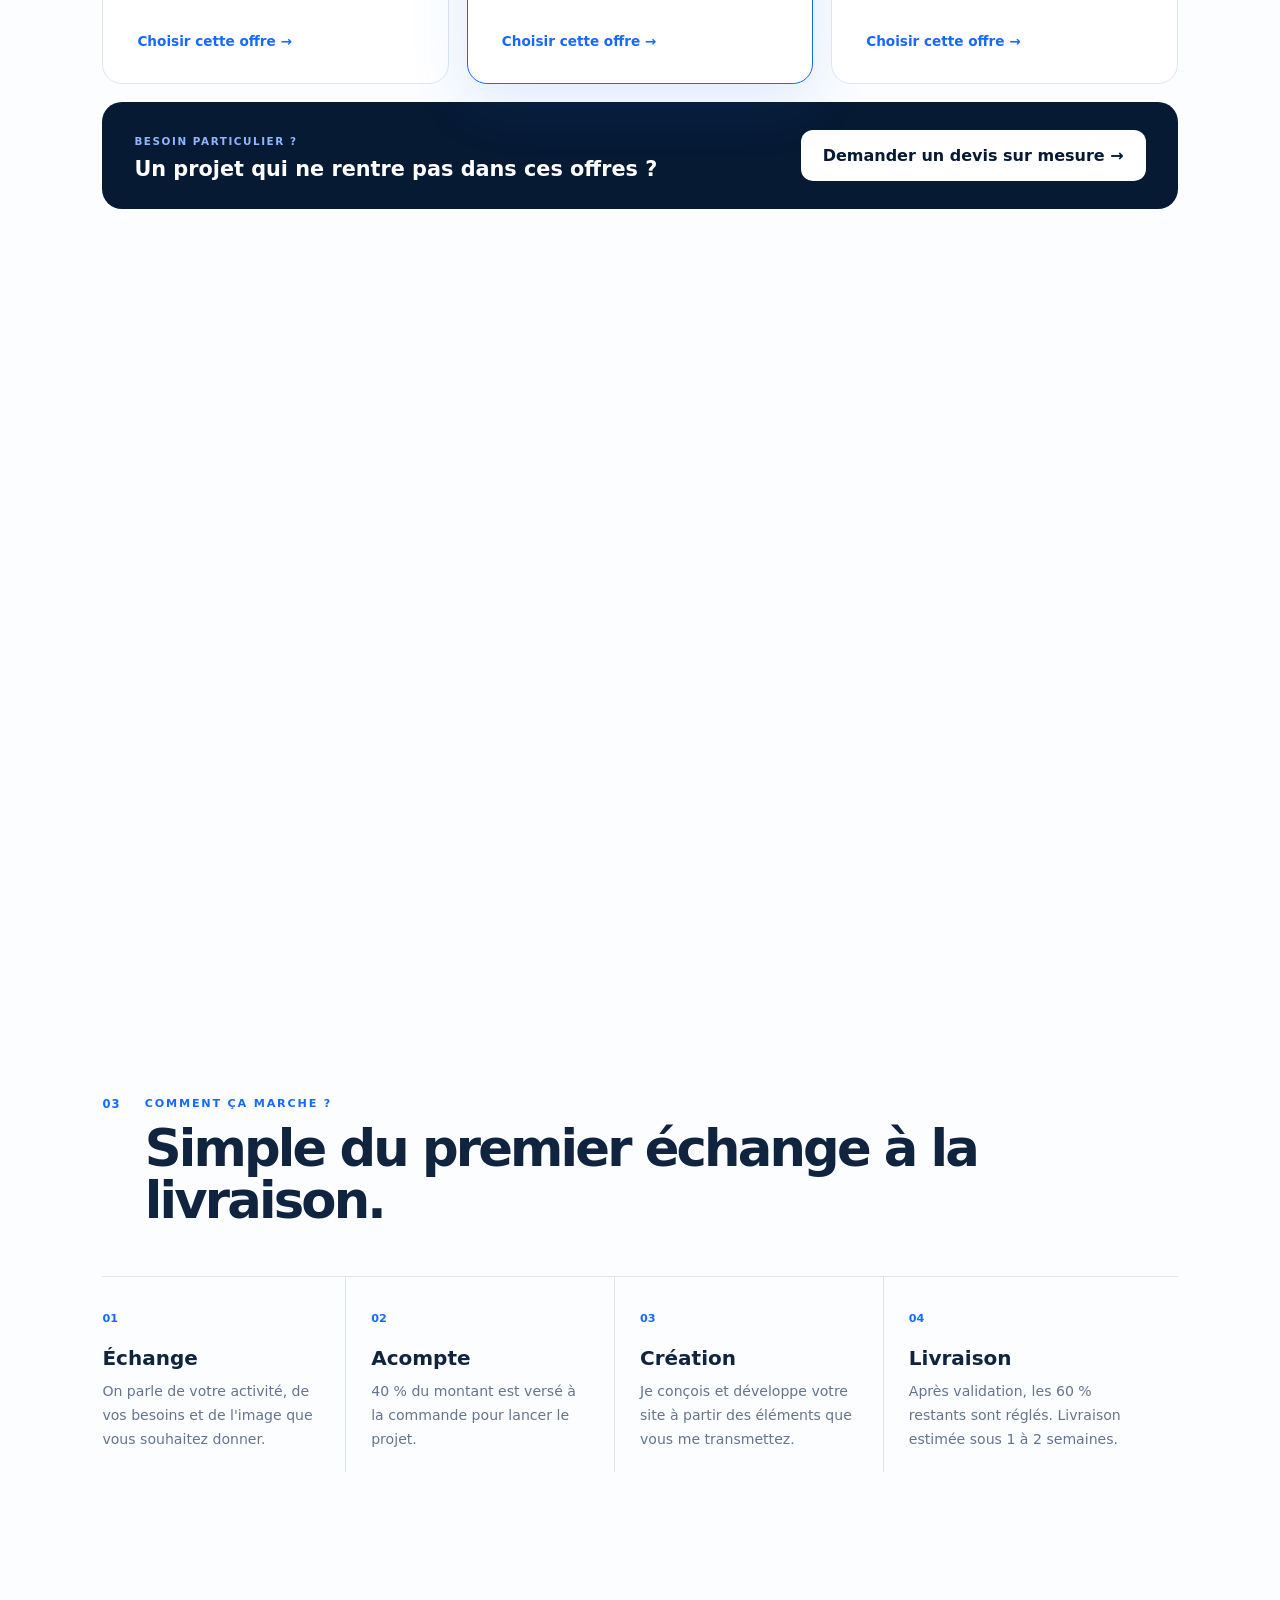
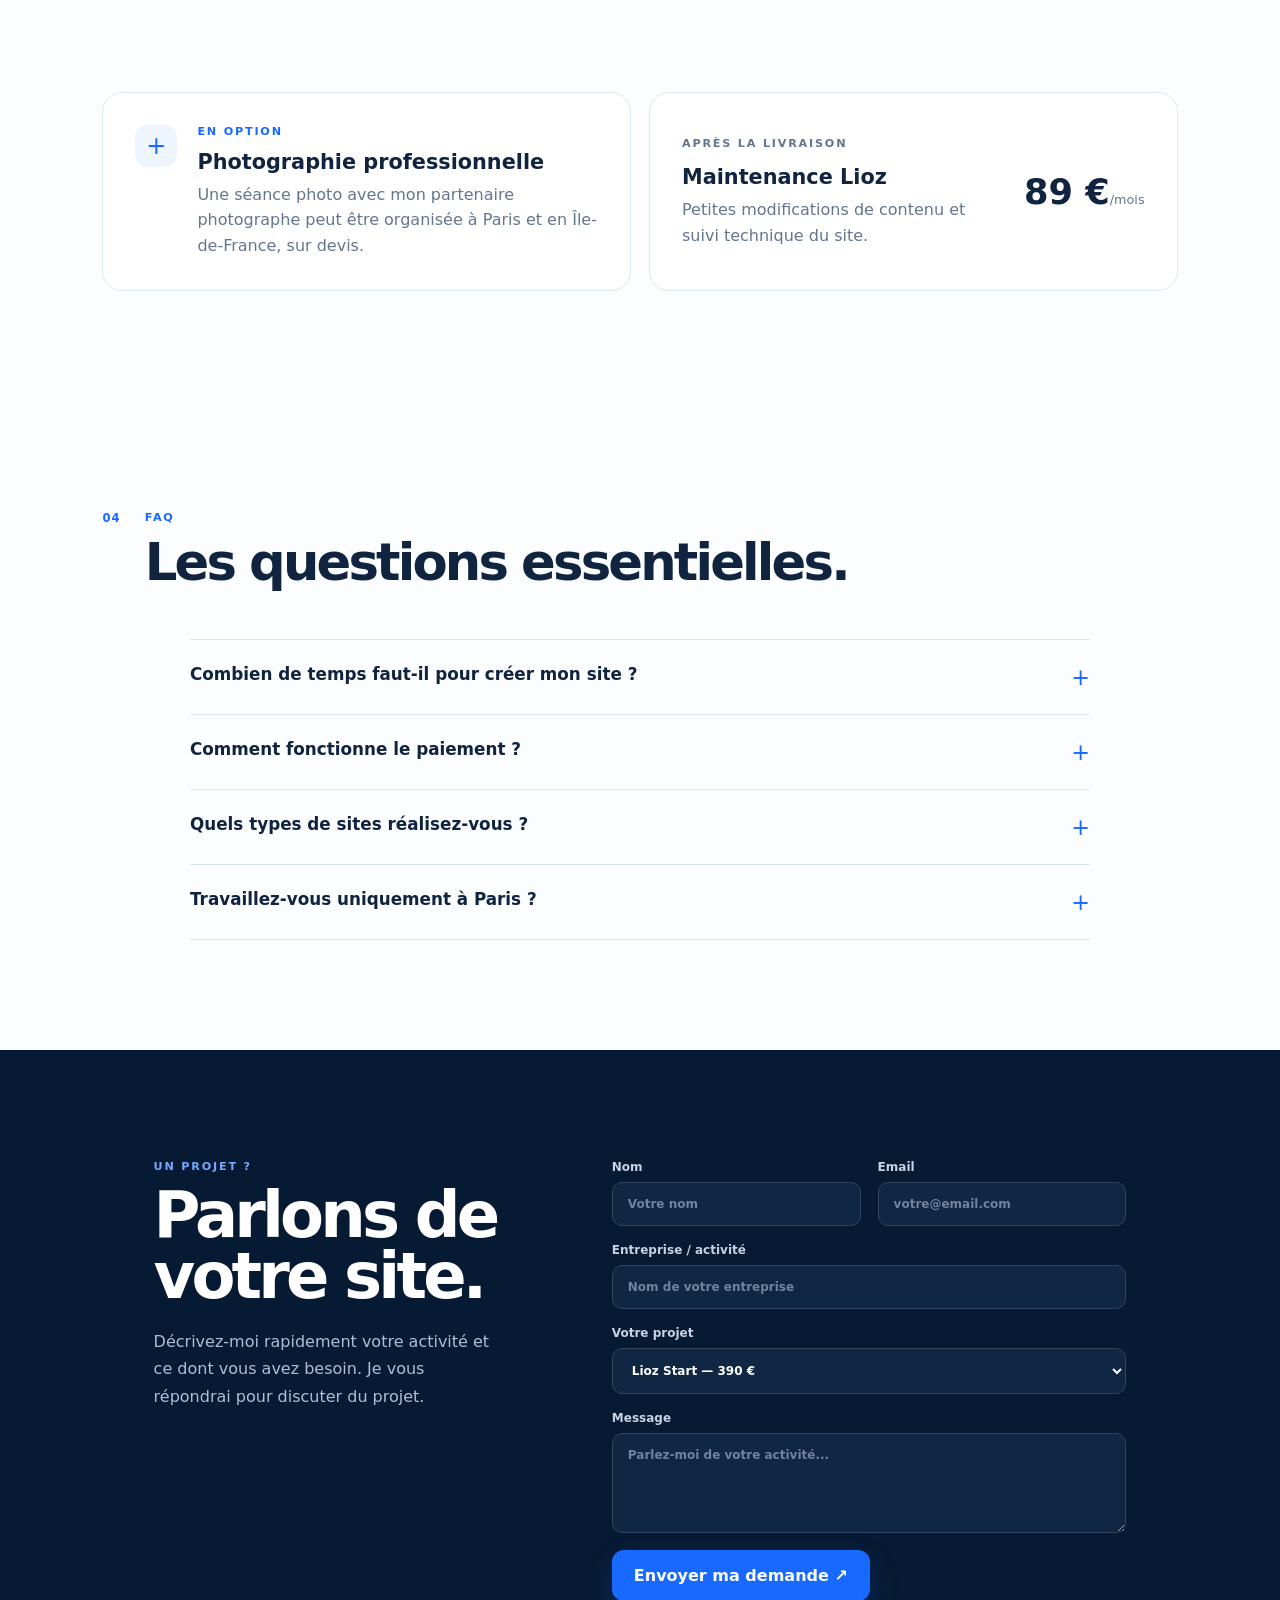
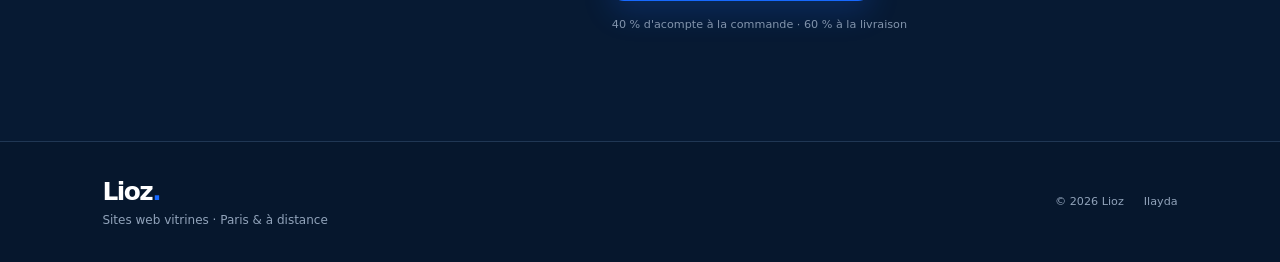
==== commit d70880df: "Change form action to '/success.html' Updated form action to redirect to success page." ====
--- a/index.html
+++ b/index.html
@@ -250,7 +250,7 @@
         </p>
       </div>
 
-      <form class="contact-form reveal" name="contact" method="POST" data-netlify="true" netlify-honeypot="bot-field">
+      <form class="contact-form reveal" name="contact" method="POST" data-netlify="true" netlify-honeypot="bot-field" action="/success.html">
         <input type="hidden" name="form-name" value="contact">
         <div hidden><label>Ne pas remplir : <input name="bot-field"></label></div>
 
